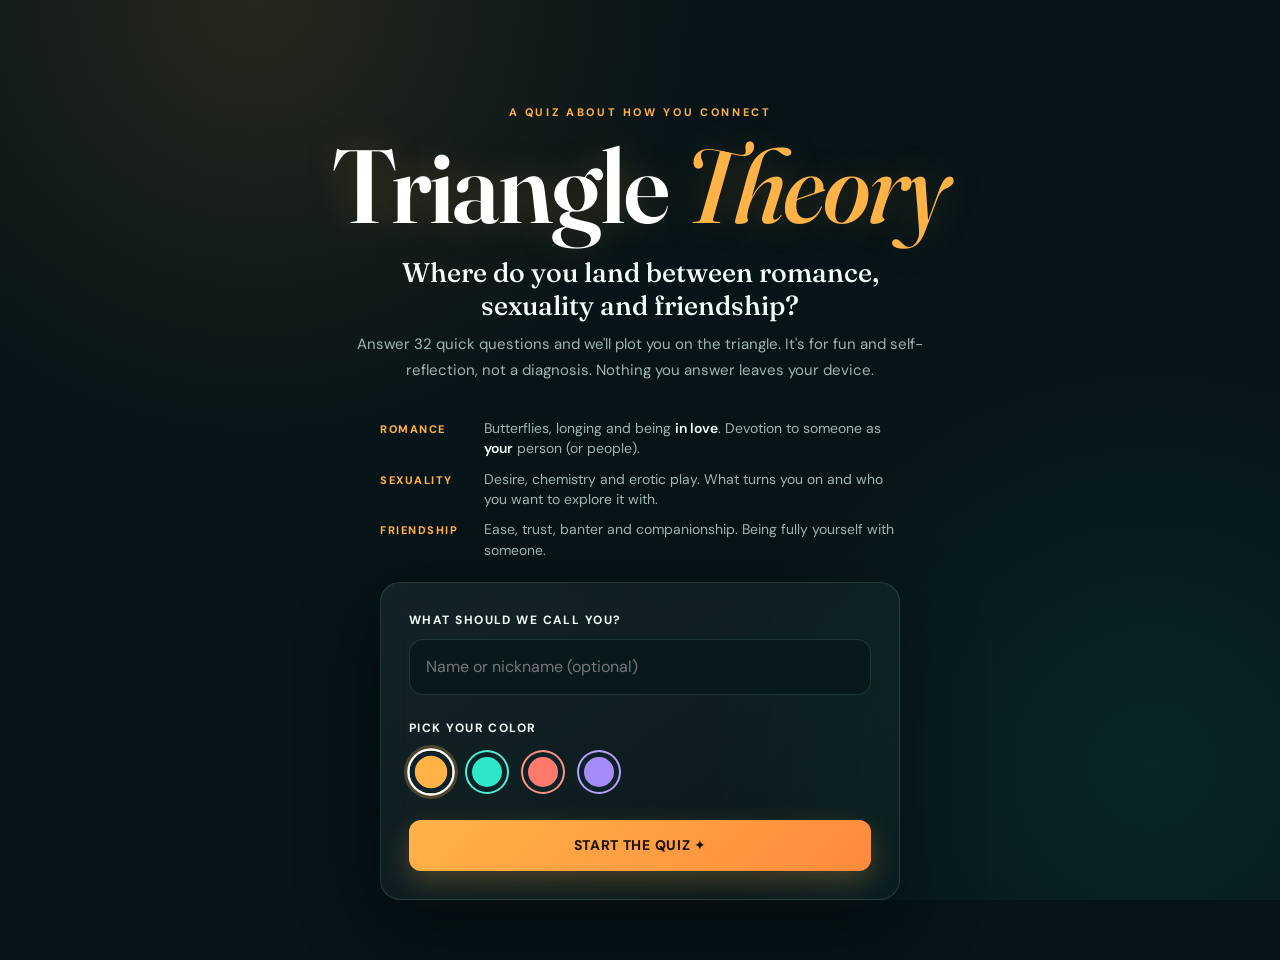
==== index.html @ bbb4b05d "Sex-positive spaces: multi-select with exclusive 'Not much'" ====
<!doctype html>
<html lang="en">
<head>
  <meta charset="utf-8">
  <meta name="viewport" content="width=device-width, initial-scale=1, viewport-fit=cover">
  <meta name="theme-color" content="#061317">
  <title>Triangle Theory</title>
  <meta name="description" content="A quiz that maps how romance, sexuality and friendship fit together for you.">
  <link rel="preconnect" href="https://fonts.googleapis.com">
  <link rel="preconnect" href="https://fonts.gstatic.com" crossorigin>
  <link href="https://fonts.googleapis.com/css2?family=Fraunces:ital,opsz,wght@0,9..144,500;0,9..144,600;0,9..144,700;1,9..144,500&family=DM+Sans:wght@400;500;600;700;800&display=swap" rel="stylesheet">
  <link rel="stylesheet" href="css/style.css?v=20261016f">
</head>
<body>
<div class="app">

  <section id="intro" class="screen active">
    <div class="hero">
      <div class="eyebrow">A QUIZ ABOUT HOW YOU CONNECT</div>
      <h1>Triangle <em>Theory</em></h1>
      <p class="tagline">Where do you land between romance, sexuality and friendship?</p>
      <p class="intro">Answer <span id="count">23</span> quick questions and we'll plot you on the triangle. It's for fun and self-reflection, not a diagnosis. Nothing you answer leaves your device.</p>
    </div>
    <dl class="defs">
      <div><dt>Romance</dt><dd>Butterflies, longing and being <em>in love</em>. Devotion to someone as <em>your</em> person (or people).</dd></div>
      <div><dt>Sexuality</dt><dd>Desire, chemistry and erotic play. What turns you on and who you want to explore it with.</dd></div>
      <div><dt>Friendship</dt><dd>Ease, trust, banter and companionship. Being fully yourself with someone.</dd></div>
    </dl>
    <div class="card setup">
      <label for="name">What should we call you?</label>
      <input id="name" type="text" placeholder="Name or nickname (optional)" maxlength="24" autocomplete="off" autocapitalize="words">
      <div class="setup-label" id="color-label">Pick your color</div>
      <div class="colors" role="radiogroup" aria-labelledby="color-label" id="colors"></div>
      <button id="start" class="primary" type="button">Start the quiz &#10022;</button>
    </div>
  </section>

  <section id="quiz" class="screen">
    <div class="quiz-head">
      <h2>Triangle Theory</h2>
      <div class="mini-level"><span id="progress-text">1 / 23</span></div>
    </div>
    <div class="quiz-layout">
      <div class="tri-column">
        <svg id="mini" viewBox="0 0 300 270" role="img" aria-label="Your live position on the triangle">
          <polygon points="150,24 22,246 278,246" class="tri-fill"/>
          <g class="tri-grid" id="mini-grid"></g>
          <polygon points="150,24 22,246 278,246" class="tri-edge"/>
          <g id="mini-dot" class="tri-dot"><circle r="16" class="halo"/><circle r="8"/></g>
          <text x="150" y="14" text-anchor="middle">ROMANCE</text>
          <text x="22" y="264" text-anchor="start">SEXUALITY</text>
          <text x="278" y="264" text-anchor="end">FRIENDSHIP</text>
        </svg>
        <p class="hint">Your position updates as you answer.</p>
      </div>
      <div class="question-column">
        <div class="progress-track"><div id="progress-bar" class="progress-bar"></div></div>
        <div class="card question-card">
          <div class="question-number" id="qnum">QUESTION 1</div>
          <h3 id="question"></h3>
          <p id="pick-hint" class="pick-hint" hidden></p>
          <div id="answers" class="answers"></div>
          <button id="next" type="button" class="primary next" hidden>Continue</button>
          <button id="back" type="button" class="link">&larr; Back</button>
        </div>
      </div>
    </div>
  </section>

  <section id="result" class="screen">
    <div class="card results">
      <div class="eyebrow" id="r-eyebrow">YOUR RESULT</div>
      <div class="result-layout">
        <div class="chart-wrap"><canvas id="chart" role="img"></canvas></div>
        <div class="result-copy">
          <div class="type-kicker" id="zone-kicker">YOUR ZONE</div>
          <h3 id="r-name"></h3>
          <blockquote id="r-desc"></blockquote>
          <div class="traits" id="traits"></div>
        </div>
      </div>
      <details class="legend-box">
        <summary>See all the zones</summary>
        <ul id="legend" class="legend"></ul>
      </details>
      <a id="take" class="primary btn take" href="./" hidden>Take it yourself &#10022;</a>
      <div id="owner-actions">
        <div class="share-box" id="share-box">
          <input id="share-url" type="text" readonly aria-label="Shareable link">
          <button id="copy" class="primary" type="button">Copy link</button>
        </div>
        <div class="small-actions">
          <button id="download" class="secondary small" type="button">Save image</button>
          <button id="retake" class="secondary small" type="button">Do it again</button>
        </div>
      </div>
      <p class="save-note" id="save-note" aria-live="polite"></p>
    </div>
  </section>

</div>
<script src="js/questions.js?v=20261016f"></script>
<script src="js/regions.js?v=20261016f"></script>
<script src="js/scoring.js?v=20261016f"></script>
<script src="js/chart.js?v=20261016f"></script>
<script src="js/main.js?v=20261016f"></script>
</body>
</html>
---- css/style.css ----
:root { --accent:#ffb347; --accent-rgb:255,179,71; --accent2:#ff8a3d; --on:#1a1203; --bg:#061317; --text:#f2fbf8; --muted:#9db5b3; --border:rgba(190,255,245,.12); }
* { box-sizing:border-box; -webkit-tap-highlight-color:transparent; }
html { min-height:100%; background:var(--bg); -webkit-text-size-adjust:100%; }
body { margin:0; min-height:100vh; min-height:100dvh; color:var(--text); font-family:"DM Sans",system-ui,sans-serif; font-size:16px; line-height:1.5;
  background:radial-gradient(circle at 20% 0%,rgba(var(--accent-rgb),.13),transparent 34%),radial-gradient(circle at 90% 85%,rgba(46,230,200,.09),transparent 32%),var(--bg); background-attachment:fixed; overflow-x:hidden; }
button,input { font:inherit; }
h1,h2,h3 { font-family:Fraunces,Georgia,serif; font-weight:600; margin:0; }
.app { min-height:100vh; padding:32px 18px 60px; padding-left:max(18px,env(safe-area-inset-left)); padding-right:max(18px,env(safe-area-inset-right)); padding-bottom:max(60px,env(safe-area-inset-bottom)); }
.screen { display:none; max-width:1120px; margin:auto; }
.screen.active { display:block; animation:fade .45s ease; }
.only-mobile { display:none; }

.hero { text-align:center; padding:8vh 0 35px; }
.eyebrow { font-size:11px; letter-spacing:.24em; font-weight:700; color:var(--accent); }
.hero h1 { font-size:clamp(46px,11vw,104px); line-height:.95; margin:16px 0; color:#fff; text-shadow:0 0 40px rgba(var(--accent-rgb),.22); letter-spacing:-.02em; overflow-wrap:anywhere; }
.hero h1 em { font-style:italic; color:var(--accent); font-weight:500; }
.tagline { font-family:Fraunces,Georgia,serif; font-weight:500; font-size:clamp(22px,5vw,27px); margin:22px auto 10px; max-width:30ch; line-height:1.2; }
.intro { max-width:570px; margin:auto; color:var(--muted); line-height:1.7; font-size:15px; }

.card { background:linear-gradient(145deg,rgba(190,255,245,.07),rgba(190,255,245,.02)); border:1px solid var(--border); box-shadow:0 25px 80px rgba(0,0,0,.4); border-radius:20px; -webkit-backdrop-filter:blur(14px); backdrop-filter:blur(14px); }
.defs { max-width:520px; margin:0 auto 22px; display:grid; gap:10px; }
.defs div { display:grid; grid-template-columns:92px 1fr; gap:12px; align-items:baseline; font-size:14px; line-height:1.45; color:var(--muted); }
.defs dt { font-size:11px; letter-spacing:.14em; text-transform:uppercase; font-weight:800; color:var(--accent); }
.defs dd { margin:0; }
.defs em { color:var(--text); font-style:normal; font-weight:600; }
.setup { max-width:520px; margin:auto; padding:28px; }
.setup label,.setup-label { display:block; font-size:12px; text-transform:uppercase; letter-spacing:.12em; font-weight:700; margin-bottom:10px; }
.setup input { width:100%; padding:15px 16px; border-radius:14px; border:1px solid var(--border); background:#08191e; color:var(--text); outline:none; margin-bottom:24px; font-size:16px; }
.setup input:focus { border-color:var(--accent); box-shadow:0 0 0 3px rgba(var(--accent-rgb),.12); }
.colors { display:flex; gap:12px; margin:13px 0 26px; flex-wrap:wrap; }
.color { width:44px; height:44px; border-radius:50%; border:2px solid rgba(255,255,255,.18); background:var(--swatch); cursor:pointer; box-shadow:inset 0 0 0 5px #0c2128; padding:0; transition:.2s; }
.color.active { border-color:#fff; transform:scale(1.08); box-shadow:0 0 0 3px rgba(var(--accent-rgb),.25),inset 0 0 0 5px #0c2128; }

.primary,.secondary { border:0; border-radius:12px; padding:15px 20px; min-height:50px; cursor:pointer; font-weight:800; letter-spacing:.05em; text-transform:uppercase; font-size:14px; transition:.2s; }
.primary { width:100%; color:var(--on); background:linear-gradient(135deg,var(--accent),var(--accent2)); box-shadow:0 10px 28px rgba(var(--accent-rgb),.25); }
.secondary { background:transparent; color:var(--text); border:1px solid var(--border); }
button:focus-visible,summary:focus-visible { outline:3px solid #fff; outline-offset:2px; }
@media (hover:hover) { .primary:hover { transform:translateY(-2px); filter:brightness(1.08); } .secondary:hover { border-color:var(--accent); } }

.quiz-head { display:flex; justify-content:space-between; align-items:flex-end; margin:20px 0 24px; gap:12px; }
.quiz-head h2 { font-size:34px; }
.mini-level { font-size:12px; letter-spacing:.12em; color:var(--muted); white-space:nowrap; }
.quiz-layout { display:grid; grid-template-columns:minmax(300px,.8fr) minmax(400px,1.2fr); gap:42px; align-items:center; }
.tri-column { text-align:center; }
#mini { width:min(360px,100%); height:auto; overflow:visible; }
#mini text { fill:var(--muted); font:700 10px "DM Sans",system-ui,sans-serif; letter-spacing:.12em; }
.tri-fill { fill:rgba(190,255,245,.04); }
.tri-edge { fill:none; stroke:rgba(255,255,255,.38); stroke-width:2; stroke-linejoin:round; }
.tri-grid line { stroke:rgba(255,255,255,.1); stroke-width:1; }
.tri-dot { transition:transform .75s cubic-bezier(.2,.8,.2,1); }
.tri-dot circle { fill:var(--accent); stroke:#fff; stroke-width:2; }
.tri-dot .halo { fill:rgba(var(--accent-rgb),.25); stroke:none; }
.hint { color:var(--muted); font-size:12px; margin:12px 0 0; }

.question-column { min-width:0; }
.progress-track { height:6px; border-radius:99px; background:#12303a; overflow:hidden; margin-bottom:18px; }
.progress-bar { height:100%; width:0; background:var(--accent); transition:.35s; }
.question-card { padding:34px; }
.question-number { font-size:10px; color:var(--accent); font-weight:800; letter-spacing:.18em; }
.question-card h3 { font-size:clamp(28px,4.5vw,44px); line-height:1.08; margin:16px 0 22px; }
.answers { display:grid; gap:10px; }
.answer { width:100%; text-align:left; min-height:56px; padding:14px 16px; border:1px solid var(--border); background:#0a1d23; color:var(--text); border-radius:12px; cursor:pointer; font-size:15px; line-height:1.35; transition:.18s; }
.pick-hint { margin:0 0 12px; font-size:12px; font-weight:700; letter-spacing:.1em; text-transform:uppercase; color:var(--accent); }
.next { margin-top:14px; }
.next:disabled { opacity:.4; cursor:default; box-shadow:none; }
.answer.multi::before { content:""; display:inline-block; width:16px; height:16px; margin-right:10px; vertical-align:-3px; border:2px solid var(--muted); border-radius:5px; box-sizing:border-box; }
.answer.multi.chosen::before { background:var(--on); border-color:var(--on); box-shadow:inset 0 0 0 3px var(--accent); }
.answer.chosen { background:var(--accent); border-color:var(--accent); color:var(--on); font-weight:600; }
@media (hover:hover) { .answer:hover { border-color:var(--accent); background:rgba(var(--accent-rgb),.09); transform:translateY(-2px); } .answer.chosen:hover { background:var(--accent); } }
.link { border:0; background:none; color:var(--muted); padding:12px 0 4px; margin-top:12px; cursor:pointer; min-height:44px; }
.link:disabled { opacity:.35; cursor:default; }

.results { padding:38px; max-width:1000px; margin:4vh auto 0; }
.result-layout { display:grid; grid-template-columns:1.1fr .9fr; gap:40px; align-items:center; margin:24px 0 20px; }
.chart-wrap { min-width:0; }
#chart { display:block; width:100%; height:auto; }
.type-kicker { font-size:10px; letter-spacing:.2em; font-weight:800; color:var(--muted); }
.result-copy h3 { font-size:clamp(38px,6vw,56px); line-height:.95; margin:10px 0; }
.result-copy blockquote { border-left:2px solid var(--accent); padding-left:17px; margin:18px 0 24px; color:#d4e6e3; font-family:Fraunces,Georgia,serif; font-weight:400; font-size:20px; line-height:1.35; }
.traits { display:grid; gap:12px; }
.trait { display:grid; grid-template-columns:96px 1fr 42px; align-items:center; gap:10px; font-size:11px; text-transform:uppercase; letter-spacing:.08em; }
.trait-track { height:7px; background:#12303a; border-radius:99px; overflow:hidden; }
.trait-fill { height:100%; width:0; background:var(--accent); transition:width 1s; }
.trait strong { text-align:right; color:var(--muted); }
.legend-box { margin:8px 0 22px; border:1px solid var(--border); border-radius:14px; padding:0 16px; }
.legend-box summary { cursor:pointer; padding:14px 0; font-size:12px; font-weight:700; letter-spacing:.1em; text-transform:uppercase; }
.legend { list-style:none; margin:0; padding:0 0 12px; display:grid; gap:12px; }
.legend li { display:grid; grid-template-columns:14px 1fr; gap:10px; font-size:13px; color:var(--muted); line-height:1.45; }
.legend i { width:12px; height:12px; border-radius:50%; margin-top:4px; background:var(--c); }
.legend b { color:var(--text); display:block; }
.legend li.mine b::after { content:" · you"; color:var(--accent); }
.take { width:100%; }
.small-actions { display:flex; gap:10px; margin-top:12px; justify-content:center; }
.secondary.small { padding:9px 16px; min-height:44px; font-size:12px; }
.btn { display:flex; align-items:center; justify-content:center; text-decoration:none; text-align:center; }
.share-box { display:flex; gap:10px; margin-top:4px; }
.share-box input { flex:1; min-width:0; padding:13px 14px; border-radius:12px; border:1px solid var(--border); background:#08191e; color:var(--text); font-size:14px; }
.share-box button { width:auto; flex:none; padding:13px 18px; min-height:48px; white-space:nowrap; }
.save-note { text-align:center; color:var(--muted); font-size:12px; min-height:18px; margin:12px 0 0; }

@keyframes fade { from { opacity:0; transform:translateY(8px); } to { opacity:1; transform:none; } }
@media (prefers-reduced-motion:reduce) { *,*::before,*::after { animation:none !important; transition:none !important; } }

@media (max-width:760px) {
  body { font-size:16px; }
  .app { padding:18px 12px 40px; padding-left:max(12px,env(safe-area-inset-left)); padding-right:max(12px,env(safe-area-inset-right)); }
  .only-mobile { display:inline; }
  .hero { padding:4vh 0 24px; }
  .setup { padding:20px; }
  .quiz-head { margin:8px 0 14px; }
  .quiz-head h2 { font-size:26px; }
  .quiz-layout,.result-layout { grid-template-columns:1fr; gap:18px; }
  .tri-column { order:0; }
  #mini { width:min(210px,56vw); }
  .hint { display:none; }
  .question-card { padding:20px 16px; border-radius:16px; }
  .question-card h3 { font-size:26px; margin:12px 0 16px; }
  .answer { padding:14px; font-size:16px; }
  .results { padding:20px 14px; margin-top:0; border-radius:20px; }
  .result-copy blockquote { font-size:18px; }
  .trait { grid-template-columns:84px 1fr 38px; }
}
@media (max-width:360px) { .hero h1 { font-size:44px; } .eyebrow { letter-spacing:.16em; } }
[hidden] { display:none !important; }
.answer:disabled:not(.chosen) { opacity:.35; cursor:default; transform:none; }
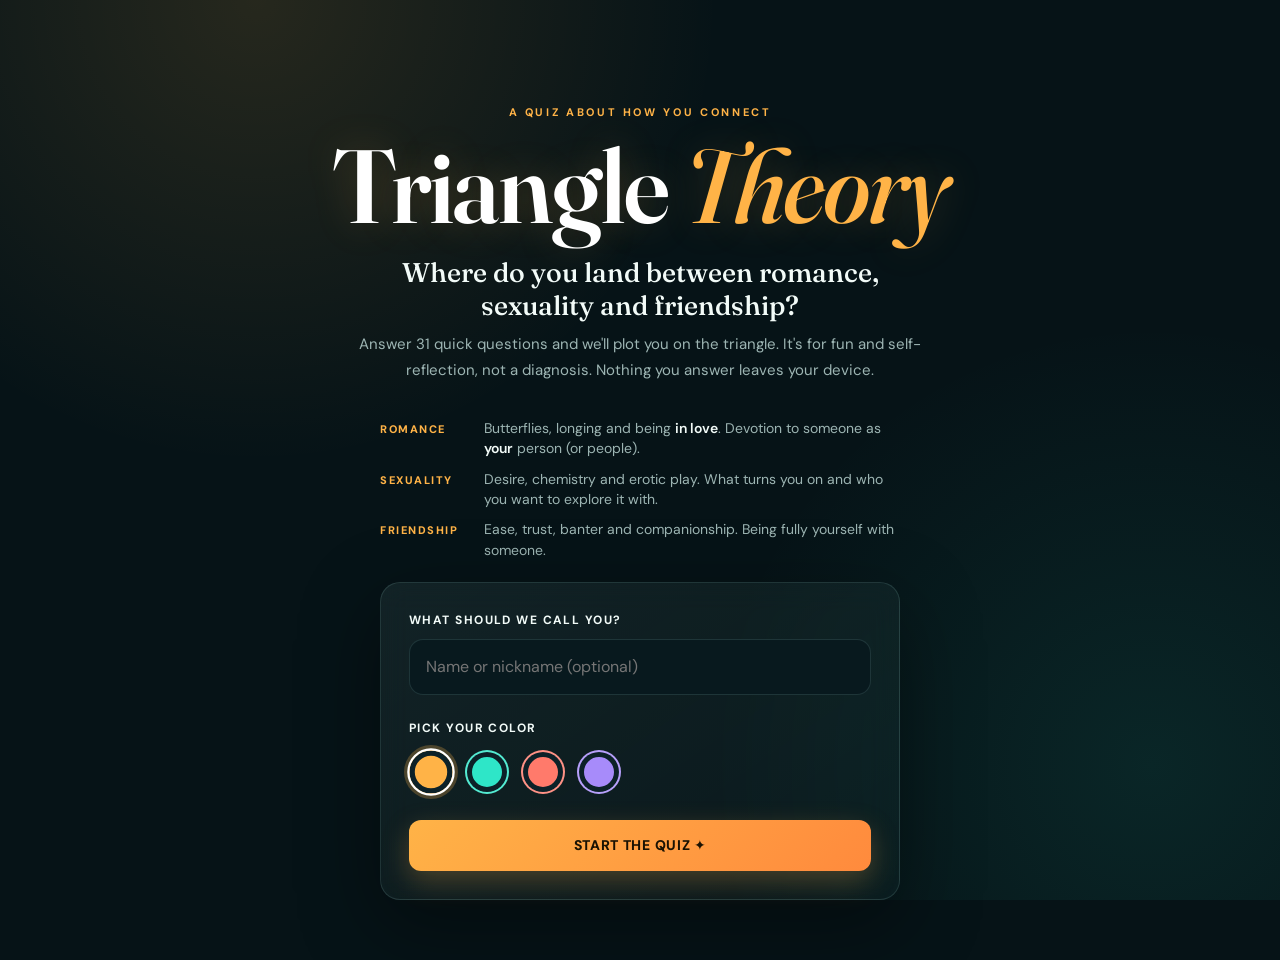
==== commit b530ce10: "Remove redundant intimacy question" ====
--- a/index.html
+++ b/index.html
@@ -9,7 +9,7 @@
   <link rel="preconnect" href="https://fonts.googleapis.com">
   <link rel="preconnect" href="https://fonts.gstatic.com" crossorigin>
   <link href="https://fonts.googleapis.com/css2?family=Fraunces:ital,opsz,wght@0,9..144,500;0,9..144,600;0,9..144,700;1,9..144,500&family=DM+Sans:wght@400;500;600;700;800&display=swap" rel="stylesheet">
-  <link rel="stylesheet" href="css/style.css?v=20261016f">
+  <link rel="stylesheet" href="css/style.css?v=20261016g">
 </head>
 <body>
 <div class="app">
@@ -99,10 +99,10 @@
   </section>
 
 </div>
-<script src="js/questions.js?v=20261016f"></script>
-<script src="js/regions.js?v=20261016f"></script>
-<script src="js/scoring.js?v=20261016f"></script>
-<script src="js/chart.js?v=20261016f"></script>
-<script src="js/main.js?v=20261016f"></script>
+<script src="js/questions.js?v=20261016g"></script>
+<script src="js/regions.js?v=20261016g"></script>
+<script src="js/scoring.js?v=20261016g"></script>
+<script src="js/chart.js?v=20261016g"></script>
+<script src="js/main.js?v=20261016g"></script>
 </body>
 </html>
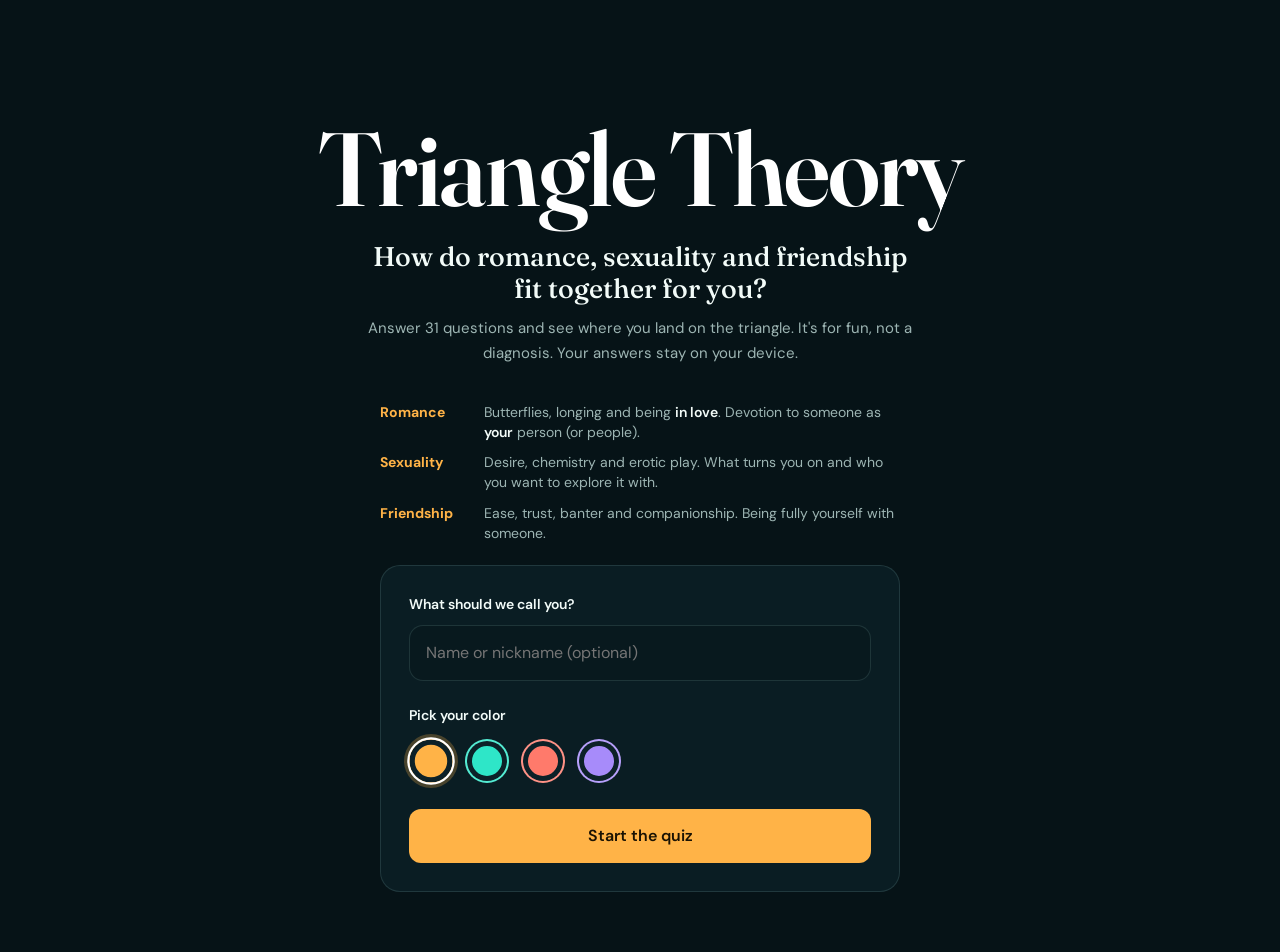
==== commit 6f612046: "Plainer copy and styling: remove glow, sparkles, label clutter; rewrite stock phrasing" ====
--- a/index.html
+++ b/index.html
@@ -9,17 +9,16 @@
   <link rel="preconnect" href="https://fonts.googleapis.com">
   <link rel="preconnect" href="https://fonts.gstatic.com" crossorigin>
   <link href="https://fonts.googleapis.com/css2?family=Fraunces:ital,opsz,wght@0,9..144,500;0,9..144,600;0,9..144,700;1,9..144,500&family=DM+Sans:wght@400;500;600;700;800&display=swap" rel="stylesheet">
-  <link rel="stylesheet" href="css/style.css?v=20261016g">
+  <link rel="stylesheet" href="css/style.css?v=20261022a">
 </head>
 <body>
 <div class="app">
 
   <section id="intro" class="screen active">
     <div class="hero">
-      <div class="eyebrow">A QUIZ ABOUT HOW YOU CONNECT</div>
-      <h1>Triangle <em>Theory</em></h1>
-      <p class="tagline">Where do you land between romance, sexuality and friendship?</p>
-      <p class="intro">Answer <span id="count">23</span> quick questions and we'll plot you on the triangle. It's for fun and self-reflection, not a diagnosis. Nothing you answer leaves your device.</p>
+      <h1>Triangle Theory</h1>
+      <p class="tagline">How do romance, sexuality and friendship fit together for you?</p>
+      <p class="intro">Answer <span id="count">23</span> questions and see where you land on the triangle. It's for fun, not a diagnosis. Your answers stay on your device.</p>
     </div>
     <dl class="defs">
       <div><dt>Romance</dt><dd>Butterflies, longing and being <em>in love</em>. Devotion to someone as <em>your</em> person (or people).</dd></div>
@@ -31,7 +30,7 @@
       <input id="name" type="text" placeholder="Name or nickname (optional)" maxlength="24" autocomplete="off" autocapitalize="words">
       <div class="setup-label" id="color-label">Pick your color</div>
       <div class="colors" role="radiogroup" aria-labelledby="color-label" id="colors"></div>
-      <button id="start" class="primary" type="button">Start the quiz &#10022;</button>
+      <button id="start" class="primary" type="button">Start the quiz</button>
     </div>
   </section>
 
@@ -56,7 +55,7 @@
       <div class="question-column">
         <div class="progress-track"><div id="progress-bar" class="progress-bar"></div></div>
         <div class="card question-card">
-          <div class="question-number" id="qnum">QUESTION 1</div>
+          <div class="question-number" id="qnum">Question 1</div>
           <h3 id="question"></h3>
           <p id="pick-hint" class="pick-hint" hidden></p>
           <div id="answers" class="answers"></div>
@@ -69,11 +68,11 @@
 
   <section id="result" class="screen">
     <div class="card results">
-      <div class="eyebrow" id="r-eyebrow">YOUR RESULT</div>
+      <div class="eyebrow" id="r-eyebrow">Your result</div>
       <div class="result-layout">
         <div class="chart-wrap"><canvas id="chart" role="img"></canvas></div>
         <div class="result-copy">
-          <div class="type-kicker" id="zone-kicker">YOUR ZONE</div>
+          <div class="type-kicker" id="zone-kicker">Your zone</div>
           <h3 id="r-name"></h3>
           <blockquote id="r-desc"></blockquote>
           <div class="traits" id="traits"></div>
@@ -83,7 +82,7 @@
         <summary>See all the zones</summary>
         <ul id="legend" class="legend"></ul>
       </details>
-      <a id="take" class="primary btn take" href="./" hidden>Take it yourself &#10022;</a>
+      <a id="take" class="primary btn take" href="./" hidden>Take it yourself</a>
       <div id="owner-actions">
         <div class="share-box" id="share-box">
           <input id="share-url" type="text" readonly aria-label="Shareable link">
@@ -99,10 +98,10 @@
   </section>
 
 </div>
-<script src="js/questions.js?v=20261016g"></script>
-<script src="js/regions.js?v=20261016g"></script>
-<script src="js/scoring.js?v=20261016g"></script>
-<script src="js/chart.js?v=20261016g"></script>
-<script src="js/main.js?v=20261016g"></script>
+<script src="js/questions.js?v=20261022a"></script>
+<script src="js/regions.js?v=20261022a"></script>
+<script src="js/scoring.js?v=20261022a"></script>
+<script src="js/chart.js?v=20261022a"></script>
+<script src="js/main.js?v=20261022a"></script>
 </body>
 </html>
--- a/css/style.css
+++ b/css/style.css
@@ -2,7 +2,7 @@
 * { box-sizing:border-box; -webkit-tap-highlight-color:transparent; }
 html { min-height:100%; background:var(--bg); -webkit-text-size-adjust:100%; }
 body { margin:0; min-height:100vh; min-height:100dvh; color:var(--text); font-family:"DM Sans",system-ui,sans-serif; font-size:16px; line-height:1.5;
-  background:radial-gradient(circle at 20% 0%,rgba(var(--accent-rgb),.13),transparent 34%),radial-gradient(circle at 90% 85%,rgba(46,230,200,.09),transparent 32%),var(--bg); background-attachment:fixed; overflow-x:hidden; }
+  background:var(--bg); background-attachment:fixed; overflow-x:hidden; }
 button,input { font:inherit; }
 h1,h2,h3 { font-family:Fraunces,Georgia,serif; font-weight:600; margin:0; }
 .app { min-height:100vh; padding:32px 18px 60px; padding-left:max(18px,env(safe-area-inset-left)); padding-right:max(18px,env(safe-area-inset-right)); padding-bottom:max(60px,env(safe-area-inset-bottom)); }
@@ -11,35 +11,35 @@
 .only-mobile { display:none; }
 
 .hero { text-align:center; padding:8vh 0 35px; }
-.eyebrow { font-size:11px; letter-spacing:.24em; font-weight:700; color:var(--accent); }
-.hero h1 { font-size:clamp(46px,11vw,104px); line-height:.95; margin:16px 0; color:#fff; text-shadow:0 0 40px rgba(var(--accent-rgb),.22); letter-spacing:-.02em; overflow-wrap:anywhere; }
+.eyebrow { font-size:15px; font-weight:600; color:var(--accent); }
+.hero h1 { font-size:clamp(46px,11vw,104px); line-height:.95; margin:16px 0; color:#fff; letter-spacing:-.02em; overflow-wrap:anywhere; }
 .hero h1 em { font-style:italic; color:var(--accent); font-weight:500; }
 .tagline { font-family:Fraunces,Georgia,serif; font-weight:500; font-size:clamp(22px,5vw,27px); margin:22px auto 10px; max-width:30ch; line-height:1.2; }
 .intro { max-width:570px; margin:auto; color:var(--muted); line-height:1.7; font-size:15px; }
 
-.card { background:linear-gradient(145deg,rgba(190,255,245,.07),rgba(190,255,245,.02)); border:1px solid var(--border); box-shadow:0 25px 80px rgba(0,0,0,.4); border-radius:20px; -webkit-backdrop-filter:blur(14px); backdrop-filter:blur(14px); }
+.card { background:#0a1d23; border:1px solid var(--border); border-radius:20px; }
 .defs { max-width:520px; margin:0 auto 22px; display:grid; gap:10px; }
 .defs div { display:grid; grid-template-columns:92px 1fr; gap:12px; align-items:baseline; font-size:14px; line-height:1.45; color:var(--muted); }
-.defs dt { font-size:11px; letter-spacing:.14em; text-transform:uppercase; font-weight:800; color:var(--accent); }
+.defs dt { font-size:14px; font-weight:700; color:var(--accent); }
 .defs dd { margin:0; }
 .defs em { color:var(--text); font-style:normal; font-weight:600; }
 .setup { max-width:520px; margin:auto; padding:28px; }
-.setup label,.setup-label { display:block; font-size:12px; text-transform:uppercase; letter-spacing:.12em; font-weight:700; margin-bottom:10px; }
+.setup label,.setup-label { display:block; font-size:14px; font-weight:600; margin-bottom:10px; }
 .setup input { width:100%; padding:15px 16px; border-radius:14px; border:1px solid var(--border); background:#08191e; color:var(--text); outline:none; margin-bottom:24px; font-size:16px; }
 .setup input:focus { border-color:var(--accent); box-shadow:0 0 0 3px rgba(var(--accent-rgb),.12); }
 .colors { display:flex; gap:12px; margin:13px 0 26px; flex-wrap:wrap; }
 .color { width:44px; height:44px; border-radius:50%; border:2px solid rgba(255,255,255,.18); background:var(--swatch); cursor:pointer; box-shadow:inset 0 0 0 5px #0c2128; padding:0; transition:.2s; }
 .color.active { border-color:#fff; transform:scale(1.08); box-shadow:0 0 0 3px rgba(var(--accent-rgb),.25),inset 0 0 0 5px #0c2128; }
 
-.primary,.secondary { border:0; border-radius:12px; padding:15px 20px; min-height:50px; cursor:pointer; font-weight:800; letter-spacing:.05em; text-transform:uppercase; font-size:14px; transition:.2s; }
-.primary { width:100%; color:var(--on); background:linear-gradient(135deg,var(--accent),var(--accent2)); box-shadow:0 10px 28px rgba(var(--accent-rgb),.25); }
+.primary,.secondary { border:0; border-radius:12px; padding:15px 20px; min-height:50px; cursor:pointer; font-weight:600; font-size:16px; transition:.2s; }
+.primary { width:100%; color:var(--on); background:var(--accent); }
 .secondary { background:transparent; color:var(--text); border:1px solid var(--border); }
 button:focus-visible,summary:focus-visible { outline:3px solid #fff; outline-offset:2px; }
 @media (hover:hover) { .primary:hover { transform:translateY(-2px); filter:brightness(1.08); } .secondary:hover { border-color:var(--accent); } }
 
 .quiz-head { display:flex; justify-content:space-between; align-items:flex-end; margin:20px 0 24px; gap:12px; }
 .quiz-head h2 { font-size:34px; }
-.mini-level { font-size:12px; letter-spacing:.12em; color:var(--muted); white-space:nowrap; }
+.mini-level { font-size:13px; color:var(--muted); white-space:nowrap; }
 .quiz-layout { display:grid; grid-template-columns:minmax(300px,.8fr) minmax(400px,1.2fr); gap:42px; align-items:center; }
 .tri-column { text-align:center; }
 #mini { width:min(360px,100%); height:auto; overflow:visible; }
@@ -49,18 +49,18 @@
 .tri-grid line { stroke:rgba(255,255,255,.1); stroke-width:1; }
 .tri-dot { transition:transform .75s cubic-bezier(.2,.8,.2,1); }
 .tri-dot circle { fill:var(--accent); stroke:#fff; stroke-width:2; }
-.tri-dot .halo { fill:rgba(var(--accent-rgb),.25); stroke:none; }
+.tri-dot .halo { fill:rgba(var(--accent-rgb),.2); stroke:none; }
 .hint { color:var(--muted); font-size:12px; margin:12px 0 0; }
 
 .question-column { min-width:0; }
 .progress-track { height:6px; border-radius:99px; background:#12303a; overflow:hidden; margin-bottom:18px; }
 .progress-bar { height:100%; width:0; background:var(--accent); transition:.35s; }
 .question-card { padding:34px; }
-.question-number { font-size:10px; color:var(--accent); font-weight:800; letter-spacing:.18em; }
+.question-number { font-size:14px; color:var(--accent); font-weight:600; }
 .question-card h3 { font-size:clamp(28px,4.5vw,44px); line-height:1.08; margin:16px 0 22px; }
 .answers { display:grid; gap:10px; }
 .answer { width:100%; text-align:left; min-height:56px; padding:14px 16px; border:1px solid var(--border); background:#0a1d23; color:var(--text); border-radius:12px; cursor:pointer; font-size:15px; line-height:1.35; transition:.18s; }
-.pick-hint { margin:0 0 12px; font-size:12px; font-weight:700; letter-spacing:.1em; text-transform:uppercase; color:var(--accent); }
+.pick-hint { margin:0 0 12px; font-size:14px; font-weight:600; color:var(--accent); }
 .next { margin-top:14px; }
 .next:disabled { opacity:.4; cursor:default; box-shadow:none; }
 .answer.multi::before { content:""; display:inline-block; width:16px; height:16px; margin-right:10px; vertical-align:-3px; border:2px solid var(--muted); border-radius:5px; box-sizing:border-box; }
@@ -74,16 +74,16 @@
 .result-layout { display:grid; grid-template-columns:1.1fr .9fr; gap:40px; align-items:center; margin:24px 0 20px; }
 .chart-wrap { min-width:0; }
 #chart { display:block; width:100%; height:auto; }
-.type-kicker { font-size:10px; letter-spacing:.2em; font-weight:800; color:var(--muted); }
+.type-kicker { font-size:14px; font-weight:600; color:var(--muted); }
 .result-copy h3 { font-size:clamp(38px,6vw,56px); line-height:.95; margin:10px 0; }
 .result-copy blockquote { border-left:2px solid var(--accent); padding-left:17px; margin:18px 0 24px; color:#d4e6e3; font-family:Fraunces,Georgia,serif; font-weight:400; font-size:20px; line-height:1.35; }
 .traits { display:grid; gap:12px; }
-.trait { display:grid; grid-template-columns:96px 1fr 42px; align-items:center; gap:10px; font-size:11px; text-transform:uppercase; letter-spacing:.08em; }
+.trait { display:grid; grid-template-columns:96px 1fr 42px; align-items:center; gap:10px; font-size:14px; }
 .trait-track { height:7px; background:#12303a; border-radius:99px; overflow:hidden; }
 .trait-fill { height:100%; width:0; background:var(--accent); transition:width 1s; }
 .trait strong { text-align:right; color:var(--muted); }
 .legend-box { margin:8px 0 22px; border:1px solid var(--border); border-radius:14px; padding:0 16px; }
-.legend-box summary { cursor:pointer; padding:14px 0; font-size:12px; font-weight:700; letter-spacing:.1em; text-transform:uppercase; }
+.legend-box summary { cursor:pointer; padding:14px 0; font-size:15px; font-weight:600; }
 .legend { list-style:none; margin:0; padding:0 0 12px; display:grid; gap:12px; }
 .legend li { display:grid; grid-template-columns:14px 1fr; gap:10px; font-size:13px; color:var(--muted); line-height:1.45; }
 .legend i { width:12px; height:12px; border-radius:50%; margin-top:4px; background:var(--c); }
@@ -120,6 +120,6 @@
   .result-copy blockquote { font-size:18px; }
   .trait { grid-template-columns:84px 1fr 38px; }
 }
-@media (max-width:360px) { .hero h1 { font-size:44px; } .eyebrow { letter-spacing:.16em; } }
+@media (max-width:360px) { .hero h1 { font-size:44px; } }
 [hidden] { display:none !important; }
 .answer:disabled:not(.chosen) { opacity:.35; cursor:default; transform:none; }
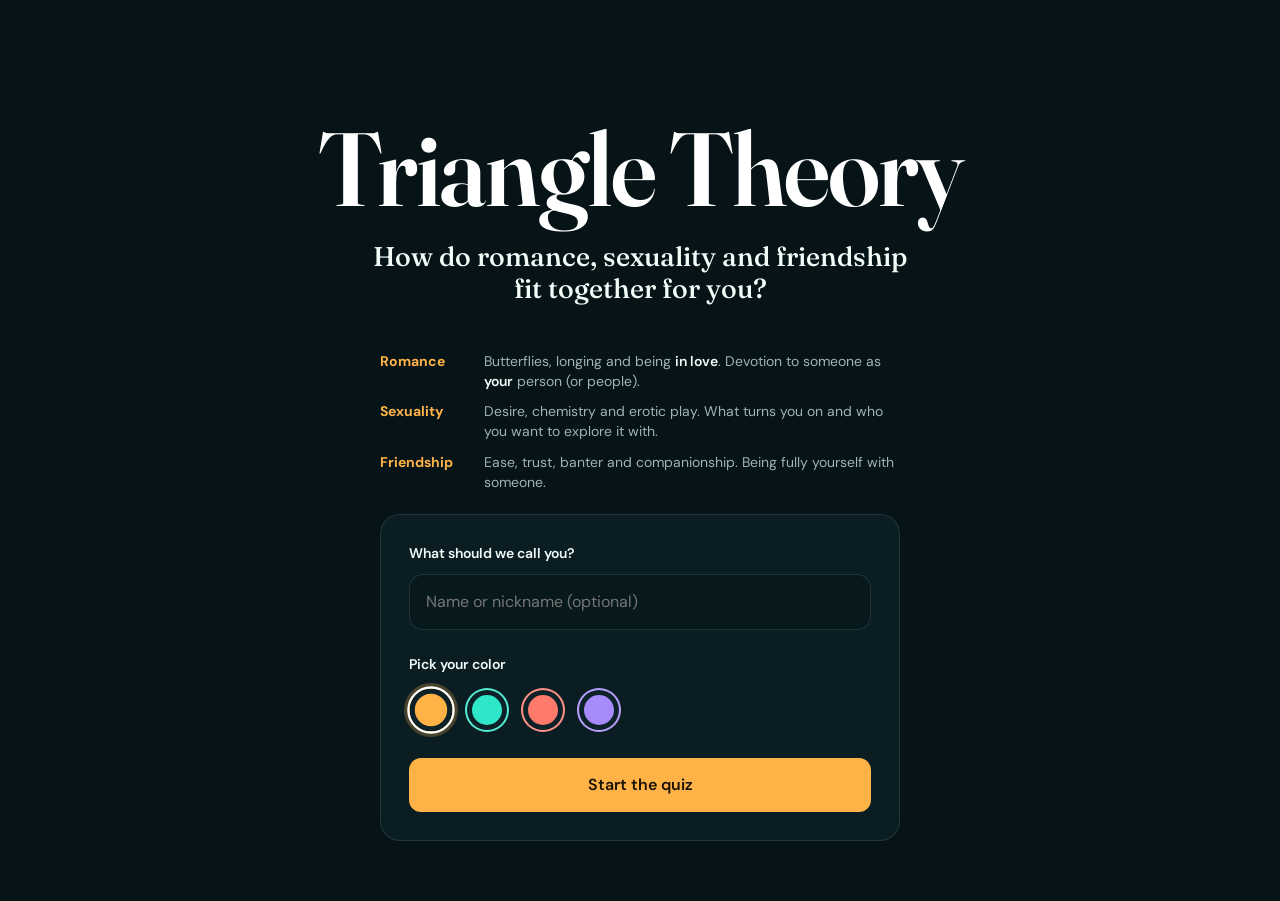
==== commit ac47b8ab: "Remove intro paragraph" ====
--- a/index.html
+++ b/index.html
@@ -9,7 +9,7 @@
   <link rel="preconnect" href="https://fonts.googleapis.com">
   <link rel="preconnect" href="https://fonts.gstatic.com" crossorigin>
   <link href="https://fonts.googleapis.com/css2?family=Fraunces:ital,opsz,wght@0,9..144,500;0,9..144,600;0,9..144,700;1,9..144,500&family=DM+Sans:wght@400;500;600;700;800&display=swap" rel="stylesheet">
-  <link rel="stylesheet" href="css/style.css?v=20261022a">
+  <link rel="stylesheet" href="css/style.css?v=20261022b">
 </head>
 <body>
 <div class="app">
@@ -18,7 +18,6 @@
     <div class="hero">
       <h1>Triangle Theory</h1>
       <p class="tagline">How do romance, sexuality and friendship fit together for you?</p>
-      <p class="intro">Answer <span id="count">23</span> questions and see where you land on the triangle. It's for fun, not a diagnosis. Your answers stay on your device.</p>
     </div>
     <dl class="defs">
       <div><dt>Romance</dt><dd>Butterflies, longing and being <em>in love</em>. Devotion to someone as <em>your</em> person (or people).</dd></div>
@@ -98,10 +97,10 @@
   </section>
 
 </div>
-<script src="js/questions.js?v=20261022a"></script>
-<script src="js/regions.js?v=20261022a"></script>
-<script src="js/scoring.js?v=20261022a"></script>
-<script src="js/chart.js?v=20261022a"></script>
-<script src="js/main.js?v=20261022a"></script>
+<script src="js/questions.js?v=20261022b"></script>
+<script src="js/regions.js?v=20261022b"></script>
+<script src="js/scoring.js?v=20261022b"></script>
+<script src="js/chart.js?v=20261022b"></script>
+<script src="js/main.js?v=20261022b"></script>
 </body>
 </html>
